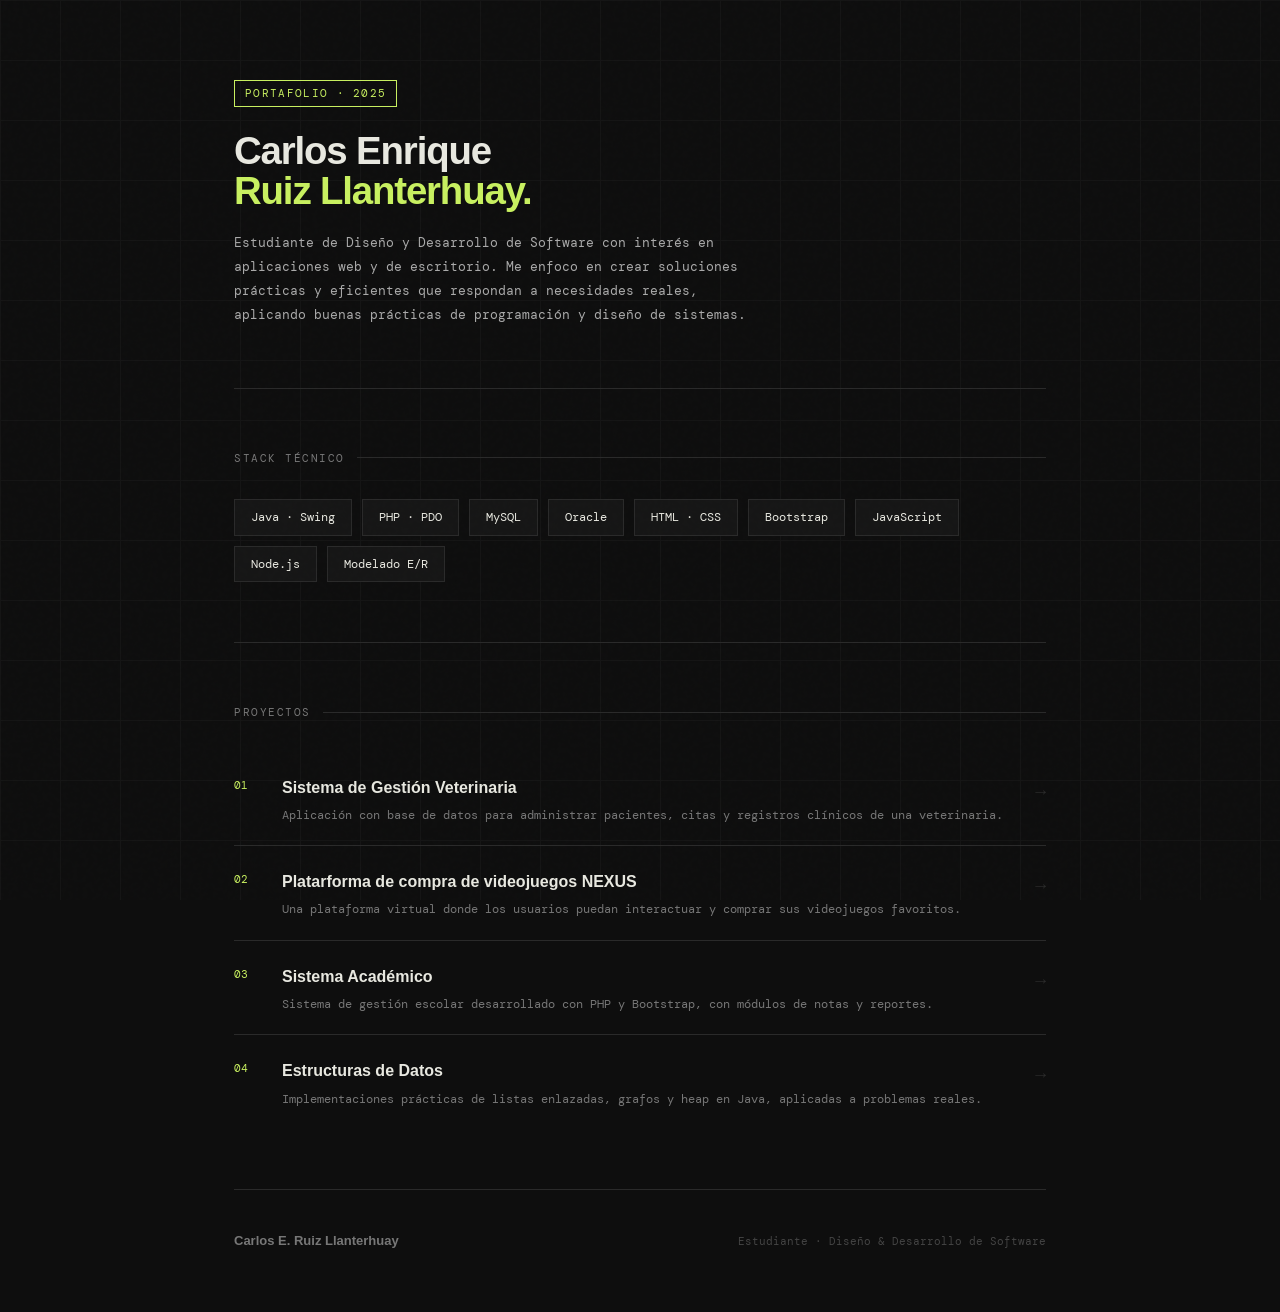
==== Lab02.html @ f70bd08b "first commit" ====
<!DOCTYPE html>
<html lang="es">
<head>
  <meta charset="UTF-8" />
  <meta name="viewport" content="width=device-width, initial-scale=1.0"/>
  <title>Carlos Ruiz — Portfolio</title>
  <link href="https://fonts.googleapis.com/css2?family=Syne:wght@400;700;800&family=DM+Mono:wght@300;400&display=swap" rel="stylesheet"/>
  <link rel="stylesheet" href="style.css"/>
</head>
<body>

<div class="grid-bg"></div>

<div class="container">

  <!-- HEADER -->
  <header>
    <div class="tag">Portafolio · 2025</div>
    <h1>Carlos Enrique<span>Ruiz Llanterhuay.</span></h1>
    <p class="bio">Estudiante de Diseño y Desarrollo de Software con interés en aplicaciones web y de escritorio. Me enfoco en crear soluciones prácticas y eficientes que respondan a necesidades reales, aplicando buenas prácticas de programación y diseño de sistemas.</p>
  </header>

  <!-- HABILIDADES -->
  <section>
    <div class="section-label">Stack técnico</div>
    <div class="skills-grid">
      <div class="skill-chip">Java · Swing</div>
      <div class="skill-chip">PHP · PDO</div>
      <div class="skill-chip">MySQL</div>
      <div class="skill-chip">Oracle</div>
      <div class="skill-chip">HTML · CSS</div>
      <div class="skill-chip">Bootstrap</div>
      <div class="skill-chip">JavaScript</div>
      <div class="skill-chip">Node.js</div>
      <div class="skill-chip">Modelado E/R</div>
    </div>
  </section>

  <!-- PROYECTOS -->
  <section>
    <div class="section-label">Proyectos</div>
    <div class="projects-list">

      <div class="project-item">
        <div class="project-num">01</div>
        <div class="project-info">
          <div class="project-name">Sistema de Gestión Veterinaria</div>
          <div class="project-desc">Aplicación con base de datos para administrar pacientes, citas y registros clínicos de una veterinaria.</div>
        </div>
        <div class="project-arrow">→</div>
      </div>

      <div class="project-item">
        <div class="project-num">02</div>
        <div class="project-info">
          <div class="project-name">Platarforma de compra de videojuegos NEXUS</div>
          <div class="project-desc">Una plataforma virtual donde los usuarios puedan interactuar y comprar sus videojuegos favoritos.</div>
        </div>
        <div class="project-arrow">→</div>
      </div>

      <div class="project-item">
        <div class="project-num">03</div>
        <div class="project-info">
          <div class="project-name">Sistema Académico</div>
          <div class="project-desc">Sistema de gestión escolar desarrollado con PHP y Bootstrap, con módulos de notas y reportes.</div>
        </div>
        <div class="project-arrow">→</div>
      </div>

      <div class="project-item">
        <div class="project-num">04</div>
        <div class="project-info">
          <div class="project-name">Estructuras de Datos</div>
          <div class="project-desc">Implementaciones prácticas de listas enlazadas, grafos y heap en Java, aplicadas a problemas reales.</div>
        </div>
        <div class="project-arrow">→</div>
      </div>

    </div>
  </section>

  <!-- FOOTER -->
  <footer>
    <div class="footer-inner">
      <div class="footer-name">Carlos E. Ruiz Llanterhuay</div>
      <div class="footer-copy">Estudiante · Diseño &amp; Desarrollo de Software</div>
    </div>
  </footer>

</div>
</body>
</html>
---- style.css ----
*, *::before, *::after { box-sizing: border-box; margin: 0; padding: 0; }

:root {
  --bg: #0e0e0e;
  --surface: #161616;
  --border: #2a2a2a;
  --accent: #c8f060;
  --accent2: #60c8f0;
  --text: #e8e8e0;
  --muted: #777;
  --font-display: 'Lato', sans-serif;
  --font-mono: 'DM Mono', monospace;
}

html { scroll-behavior: smooth; }

body {
  background: var(--bg);
  color: var(--text);
  font-family: var(--font-mono);
  font-size: 14px;
  line-height: 1.7;
  overflow-x: hidden;
}

/* ─── NOISE OVERLAY ─── */
body::before {
  content: '';
  position: fixed;
  inset: 0;
  background-image: url("data:image/svg+xml,%3Csvg viewBox='0 0 200 200' xmlns='http://www.w3.org/2000/svg'%3E%3Cfilter id='n'%3E%3CfeTurbulence type='fractalNoise' baseFrequency='0.9' numOctaves='4' stitchTiles='stitch'/%3E%3C/filter%3E%3Crect width='100%25' height='100%25' filter='url(%23n)' opacity='0.04'/%3E%3C/svg%3E");
  pointer-events: none;
  z-index: 999;
  opacity: 0.35;
}

/* ─── GRID BACKGROUND ─── */
.grid-bg {
  position: fixed;
  inset: 0;
  background-image:
    linear-gradient(var(--border) 1px, transparent 1px),
    linear-gradient(90deg, var(--border) 1px, transparent 1px);
  background-size: 60px 60px;
  opacity: 0.3;
  pointer-events: none;
  z-index: 0;
}

.container {
  max-width: 860px;
  margin: 0 auto;
  padding: 0 24px;
  position: relative;
  z-index: 1;
}

/* ─── HEADER ─── */
header {
  padding: 80px 0 60px;
  border-bottom: 1px solid var(--border);
  opacity: 0;
  animation: fadeUp 0.8s ease forwards 0.1s;
}

.tag {
  display: inline-block;
  font-family: var(--font-mono);
  font-size: 11px;
  letter-spacing: 0.12em;
  text-transform: uppercase;
  color: var(--accent);
  border: 1px solid var(--accent);
  padding: 3px 10px;
  margin-bottom: 24px;
}

h1 {
  font-family: var(--font-display);
  font-weight: 800;
  font-size: clamp(1.6rem, 4vw, 2.4rem);
  line-height: 1.05;
  letter-spacing: -0.03em;
  color: var(--text);
  margin-bottom: 20px;
}

h1 span {
  color: var(--accent);
  display: block;
}

.bio {
  max-width: 540px;
  color: #aaa;
  font-size: 13px;
  line-height: 1.85;
}

/* ─── SECTIONS ─── */
section {
  padding: 60px 0;
  border-bottom: 1px solid var(--border);
  opacity: 0;
  animation: fadeUp 0.7s ease forwards;
}

section:nth-child(2) { animation-delay: 0.25s; }
section:nth-child(3) { animation-delay: 0.4s; }
section:nth-child(4) { animation-delay: 0.55s; }

.section-label {
  font-size: 11px;
  letter-spacing: 0.14em;
  text-transform: uppercase;
  color: var(--muted);
  margin-bottom: 32px;
  display: flex;
  align-items: center;
  gap: 12px;
}

.section-label::after {
  content: '';
  flex: 1;
  height: 1px;
  background: var(--border);
}

/* ─── SKILLS GRID ─── */
.skills-grid {
  display: flex;
  flex-wrap: wrap;
  gap: 10px;
}

.skill-chip {
  background: var(--surface);
  border: 1px solid var(--border);
  padding: 7px 16px;
  font-family: var(--font-mono);
  font-size: 12px;
  color: var(--text);
  transition: border-color 0.2s, color 0.2s, background 0.2s;
  cursor: default;
}

.skill-chip:hover {
  border-color: var(--accent);
  color: var(--accent);
  background: rgba(200, 240, 96, 0.05);
}

/* ─── PROJECTS ─── */
.projects-list {
  display: flex;
  flex-direction: column;
  gap: 2px;
}

.project-item {
  display: flex;
  align-items: flex-start;
  gap: 20px;
  padding: 20px 0;
  border-bottom: 1px solid var(--border);
  transition: background 0.2s;
  cursor: default;
}

.project-item:last-child { border-bottom: none; }

.project-num {
  font-size: 11px;
  color: var(--accent);
  font-weight: 400;
  min-width: 28px;
  padding-top: 2px;
}

.project-info { flex: 1; }

.project-name {
  font-family: var(--font-display);
  font-weight: 700;
  font-size: 16px;
  color: var(--text);
  margin-bottom: 4px;
}

.project-desc {
  color: var(--muted);
  font-size: 12px;
}

.project-arrow {
  color: var(--border);
  font-size: 18px;
  padding-top: 2px;
  transition: color 0.2s, transform 0.2s;
}

.project-item:hover .project-arrow {
  color: var(--accent);
  transform: translateX(4px);
}

/* ─── FOOTER ─── */
footer {
  padding: 40px 0 60px;
  opacity: 0;
  animation: fadeUp 0.7s ease forwards 0.7s;
}

.footer-inner {
  display: flex;
  align-items: center;
  justify-content: space-between;
  flex-wrap: wrap;
  gap: 16px;
}

.footer-name {
  font-family: var(--font-display);
  font-weight: 700;
  font-size: 13px;
  color: var(--muted);
}

.footer-copy {
  font-size: 11px;
  color: #444;
}

/* ─── ANIMATIONS ─── */
@keyframes fadeUp {
  from { opacity: 0; transform: translateY(24px); }
  to   { opacity: 1; transform: translateY(0); }
}

/* ─── RESPONSIVE ─── */
@media (max-width: 540px) {
  h1 { font-size: 2.2rem; }
  .project-item { flex-wrap: wrap; }
}
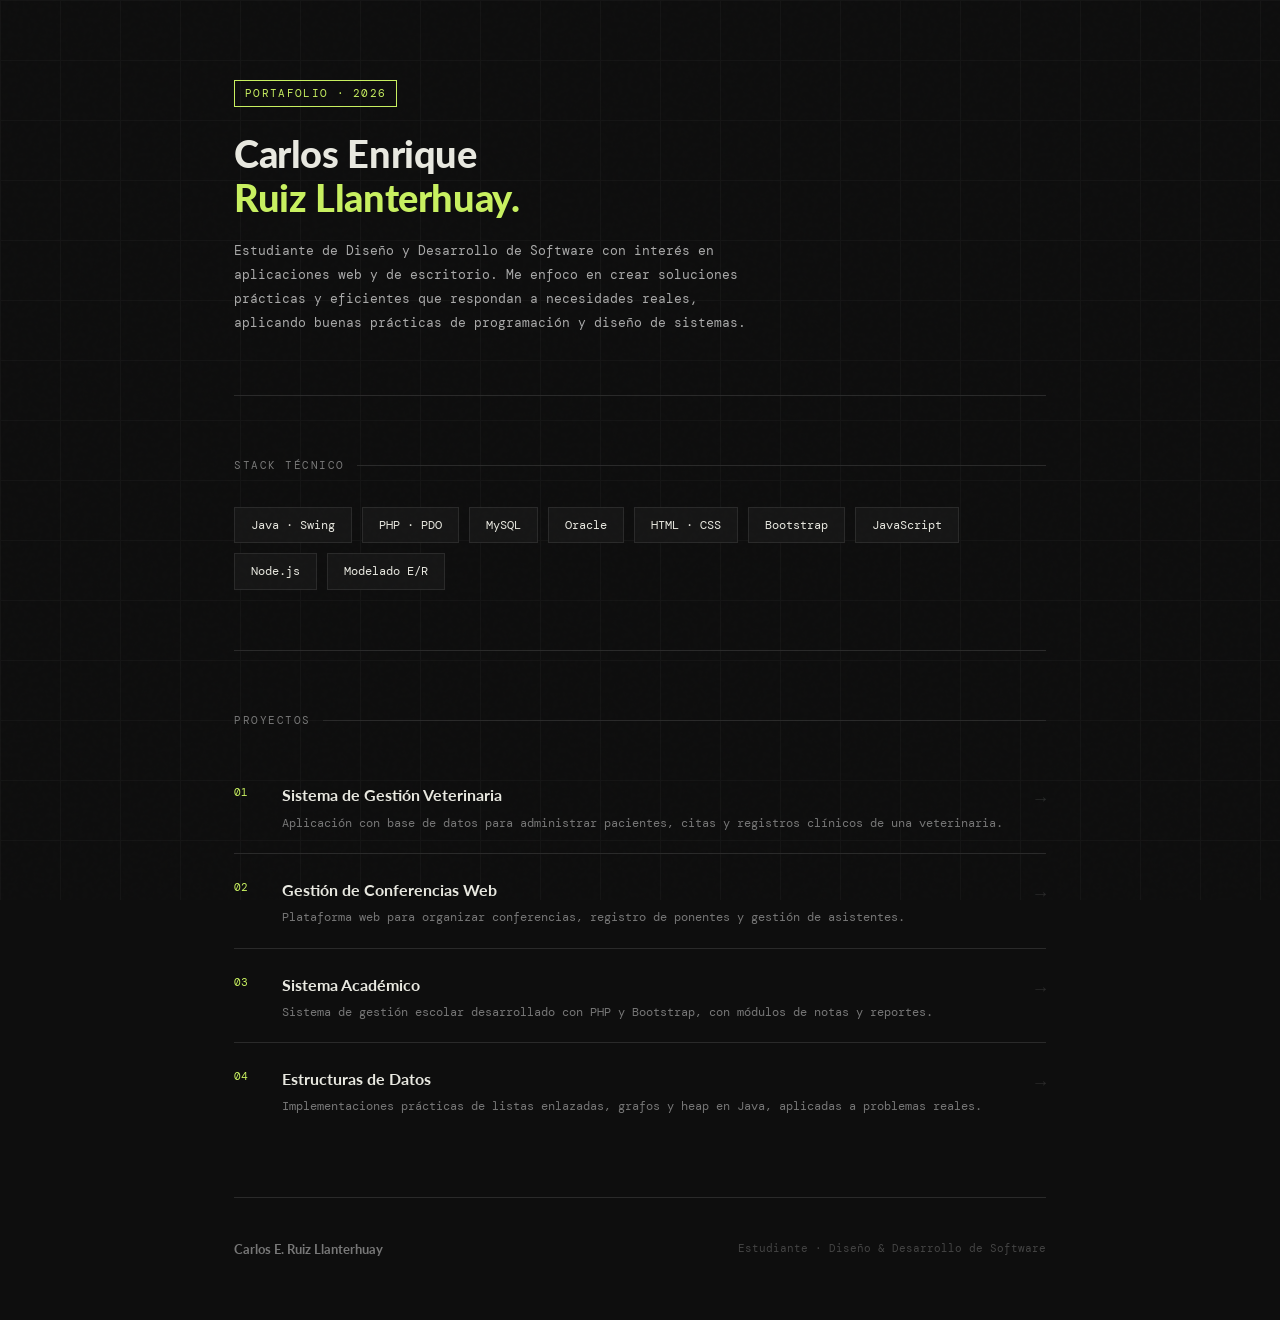
==== commit 96b93618: "arreglo" ====
--- a/Lab02.html
+++ b/Lab02.html
@@ -4,8 +4,254 @@
   <meta charset="UTF-8" />
   <meta name="viewport" content="width=device-width, initial-scale=1.0"/>
   <title>Carlos Ruiz — Portfolio</title>
-  <link href="https://fonts.googleapis.com/css2?family=Syne:wght@400;700;800&family=DM+Mono:wght@300;400&display=swap" rel="stylesheet"/>
-  <link rel="stylesheet" href="style.css"/>
+  <link href="https://fonts.googleapis.com/css2?family=Lato:wght@400;700;900&family=DM+Mono:wght@300;400&display=swap" rel="stylesheet"/>
+  <style>
+    *, *::before, *::after { box-sizing: border-box; margin: 0; padding: 0; }
+
+    :root {
+      --bg: #0e0e0e;
+      --surface: #161616;
+      --border: #2a2a2a;
+      --accent: #c8f060;
+      --accent2: #60c8f0;
+      --text: #e8e8e0;
+      --muted: #777;
+      --font-display: 'Lato', sans-serif;
+      --font-mono: 'DM Mono', monospace;
+    }
+
+    html { scroll-behavior: smooth; }
+
+    body {
+      background: var(--bg);
+      color: var(--text);
+      font-family: var(--font-mono);
+      font-size: 14px;
+      line-height: 1.7;
+      overflow-x: hidden;
+    }
+
+    /* ─── NOISE OVERLAY ─── */
+    body::before {
+      content: '';
+      position: fixed;
+      inset: 0;
+      background-image: url("data:image/svg+xml,%3Csvg viewBox='0 0 200 200' xmlns='http://www.w3.org/2000/svg'%3E%3Cfilter id='n'%3E%3CfeTurbulence type='fractalNoise' baseFrequency='0.9' numOctaves='4' stitchTiles='stitch'/%3E%3C/filter%3E%3Crect width='100%25' height='100%25' filter='url(%23n)' opacity='0.04'/%3E%3C/svg%3E");
+      pointer-events: none;
+      z-index: 999;
+      opacity: 0.35;
+    }
+
+    /* ─── GRID BACKGROUND ─── */
+    .grid-bg {
+      position: fixed;
+      inset: 0;
+      background-image:
+        linear-gradient(var(--border) 1px, transparent 1px),
+        linear-gradient(90deg, var(--border) 1px, transparent 1px);
+      background-size: 60px 60px;
+      opacity: 0.3;
+      pointer-events: none;
+      z-index: 0;
+    }
+
+    .container {
+      max-width: 860px;
+      margin: 0 auto;
+      padding: 0 24px;
+      position: relative;
+      z-index: 1;
+    }
+
+    /* ─── HEADER ─── */
+    header {
+      padding: 80px 0 60px;
+      border-bottom: 1px solid var(--border);
+      opacity: 0;
+      animation: fadeUp 0.8s ease forwards 0.1s;
+    }
+
+    .tag {
+      display: inline-block;
+      font-family: var(--font-mono);
+      font-size: 11px;
+      letter-spacing: 0.12em;
+      text-transform: uppercase;
+      color: var(--accent);
+      border: 1px solid var(--accent);
+      padding: 3px 10px;
+      margin-bottom: 24px;
+    }
+
+    h1 {
+      font-family: var(--font-display);
+      font-weight: 900;
+      font-size: clamp(1.6rem, 4vw, 2.4rem);
+      line-height: 1.15;
+      letter-spacing: -0.01em;
+      color: var(--text);
+      margin-bottom: 20px;
+    }
+
+    h1 span {
+      color: var(--accent);
+      display: block;
+    }
+
+    .bio {
+      max-width: 540px;
+      color: #aaa;
+      font-size: 13px;
+      line-height: 1.85;
+    }
+
+    /* ─── SECTIONS ─── */
+    section {
+      padding: 60px 0;
+      border-bottom: 1px solid var(--border);
+      opacity: 0;
+      animation: fadeUp 0.7s ease forwards;
+    }
+
+    section:nth-child(2) { animation-delay: 0.25s; }
+    section:nth-child(3) { animation-delay: 0.4s; }
+    section:nth-child(4) { animation-delay: 0.55s; }
+
+    .section-label {
+      font-size: 11px;
+      letter-spacing: 0.14em;
+      text-transform: uppercase;
+      color: var(--muted);
+      margin-bottom: 32px;
+      display: flex;
+      align-items: center;
+      gap: 12px;
+    }
+
+    .section-label::after {
+      content: '';
+      flex: 1;
+      height: 1px;
+      background: var(--border);
+    }
+
+    /* ─── SKILLS GRID ─── */
+    .skills-grid {
+      display: flex;
+      flex-wrap: wrap;
+      gap: 10px;
+    }
+
+    .skill-chip {
+      background: var(--surface);
+      border: 1px solid var(--border);
+      padding: 7px 16px;
+      font-family: var(--font-mono);
+      font-size: 12px;
+      color: var(--text);
+      transition: border-color 0.2s, color 0.2s, background 0.2s;
+      cursor: default;
+    }
+
+    .skill-chip:hover {
+      border-color: var(--accent);
+      color: var(--accent);
+      background: rgba(200, 240, 96, 0.05);
+    }
+
+    /* ─── PROJECTS ─── */
+    .projects-list {
+      display: flex;
+      flex-direction: column;
+      gap: 2px;
+    }
+
+    .project-item {
+      display: flex;
+      align-items: flex-start;
+      gap: 20px;
+      padding: 20px 0;
+      border-bottom: 1px solid var(--border);
+      transition: background 0.2s;
+      cursor: default;
+    }
+
+    .project-item:last-child { border-bottom: none; }
+
+    .project-num {
+      font-size: 11px;
+      color: var(--accent);
+      font-weight: 400;
+      min-width: 28px;
+      padding-top: 2px;
+    }
+
+    .project-info { flex: 1; }
+
+    .project-name {
+      font-family: var(--font-display);
+      font-weight: 700;
+      font-size: 16px;
+      color: var(--text);
+      margin-bottom: 4px;
+    }
+
+    .project-desc {
+      color: var(--muted);
+      font-size: 12px;
+    }
+
+    .project-arrow {
+      color: var(--border);
+      font-size: 18px;
+      padding-top: 2px;
+      transition: color 0.2s, transform 0.2s;
+    }
+
+    .project-item:hover .project-arrow {
+      color: var(--accent);
+      transform: translateX(4px);
+    }
+
+    /* ─── FOOTER ─── */
+    footer {
+      padding: 40px 0 60px;
+      opacity: 0;
+      animation: fadeUp 0.7s ease forwards 0.7s;
+    }
+
+    .footer-inner {
+      display: flex;
+      align-items: center;
+      justify-content: space-between;
+      flex-wrap: wrap;
+      gap: 16px;
+    }
+
+    .footer-name {
+      font-family: var(--font-display);
+      font-weight: 700;
+      font-size: 13px;
+      color: var(--muted);
+    }
+
+    .footer-copy {
+      font-size: 11px;
+      color: #444;
+    }
+
+    /* ─── ANIMATIONS ─── */
+    @keyframes fadeUp {
+      from { opacity: 0; transform: translateY(24px); }
+      to   { opacity: 1; transform: translateY(0); }
+    }
+
+    /* ─── RESPONSIVE ─── */
+    @media (max-width: 540px) {
+      h1 { font-size: 1.6rem; }
+      .project-item { flex-wrap: wrap; }
+    }
+  </style>
 </head>
 <body>
 
@@ -15,7 +261,7 @@
 
   <!-- HEADER -->
   <header>
-    <div class="tag">Portafolio · 2025</div>
+    <div class="tag">Portafolio · 2026</div>
     <h1>Carlos Enrique<span>Ruiz Llanterhuay.</span></h1>
     <p class="bio">Estudiante de Diseño y Desarrollo de Software con interés en aplicaciones web y de escritorio. Me enfoco en crear soluciones prácticas y eficientes que respondan a necesidades reales, aplicando buenas prácticas de programación y diseño de sistemas.</p>
   </header>
@@ -53,8 +299,8 @@
       <div class="project-item">
         <div class="project-num">02</div>
         <div class="project-info">
-          <div class="project-name">Platarforma de compra de videojuegos NEXUS</div>
-          <div class="project-desc">Una plataforma virtual donde los usuarios puedan interactuar y comprar sus videojuegos favoritos.</div>
+          <div class="project-name">Gestión de Conferencias Web</div>
+          <div class="project-desc">Plataforma web para organizar conferencias, registro de ponentes y gestión de asistentes.</div>
         </div>
         <div class="project-arrow">→</div>
       </div>
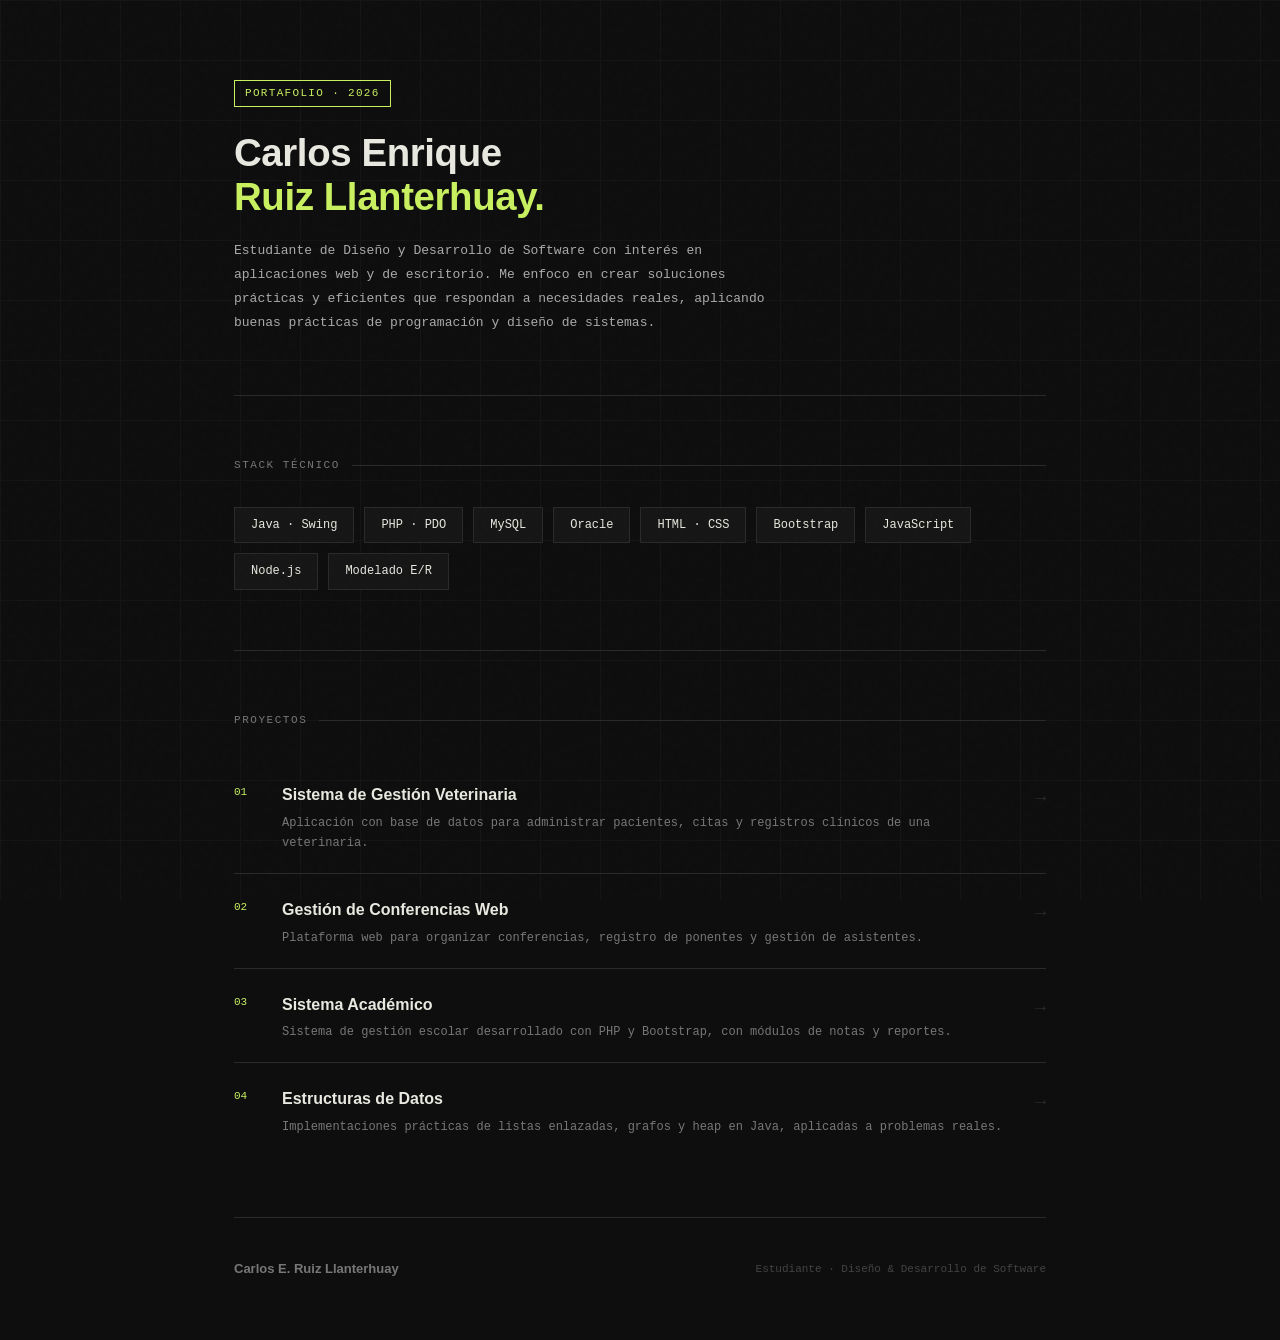
==== commit 7d78a76e: "4" ====
--- a/Lab02.html
+++ b/Lab02.html
@@ -4,7 +4,6 @@
   <meta charset="UTF-8" />
   <meta name="viewport" content="width=device-width, initial-scale=1.0"/>
   <title>Carlos Ruiz — Portfolio</title>
-  <link href="https://fonts.googleapis.com/css2?family=Lato:wght@400;700;900&family=DM+Mono:wght@300;400&display=swap" rel="stylesheet"/>
   <style>
     *, *::before, *::after { box-sizing: border-box; margin: 0; padding: 0; }
 
